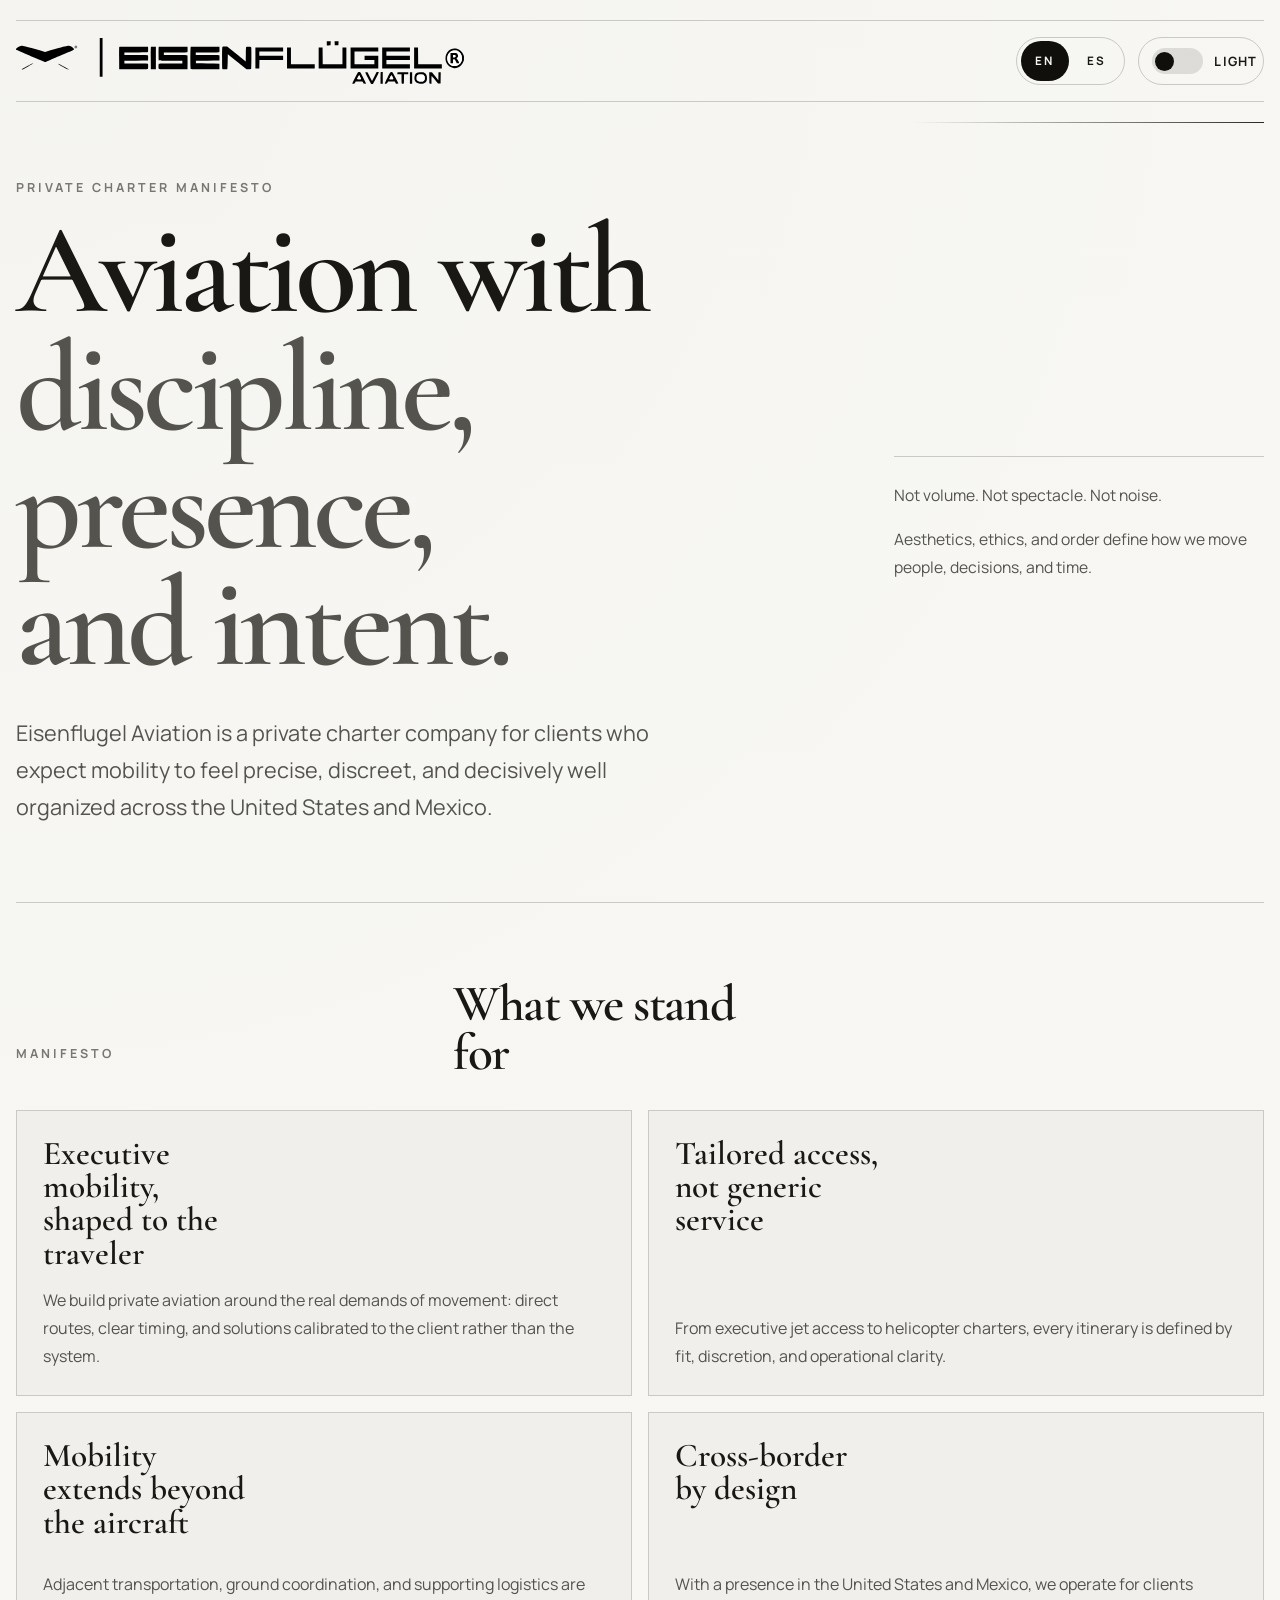
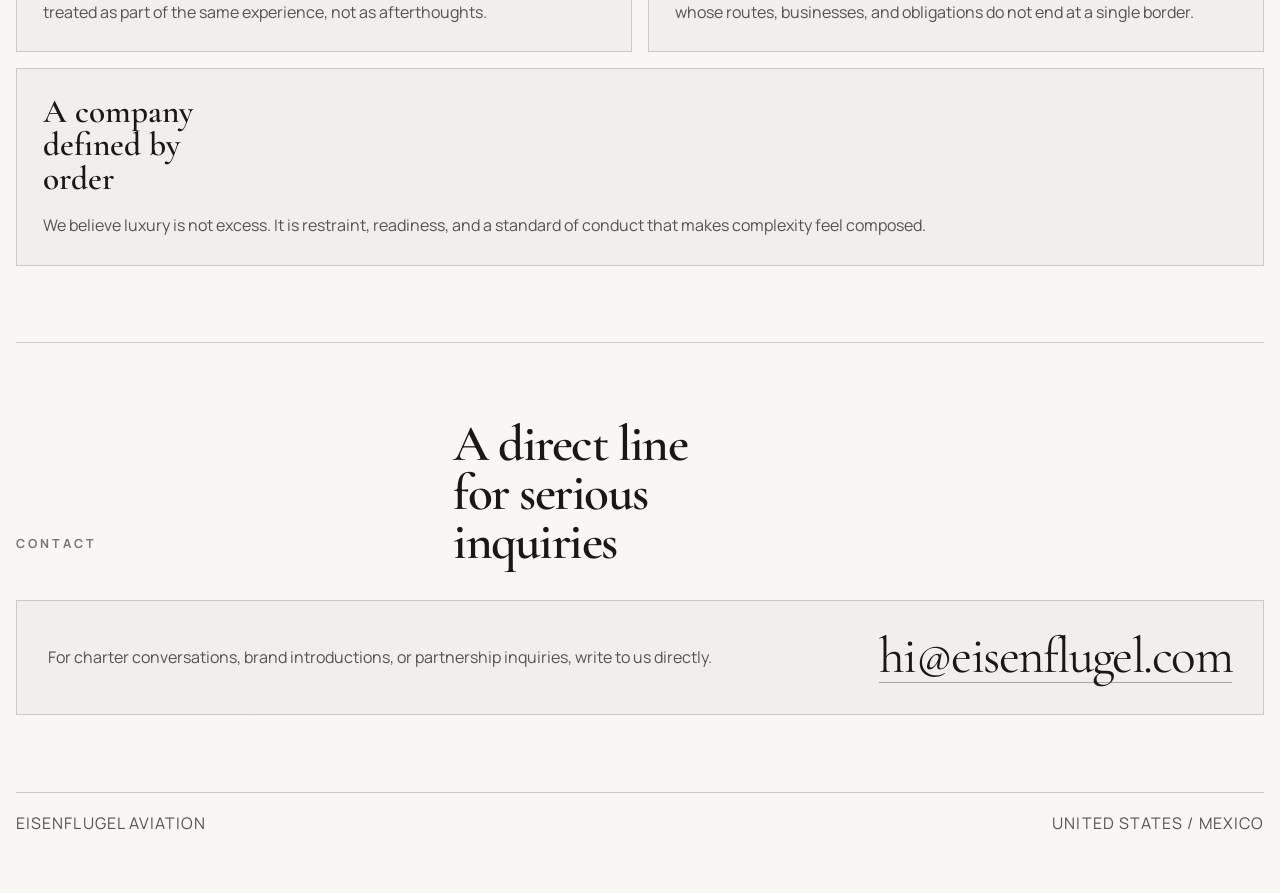
==== index.html @ af42537b "Initial launch" ====
<!doctype html>
<html lang="en">
  <head>
    <meta charset="utf-8">
    <meta name="viewport" content="width=device-width, initial-scale=1">
    <title>Eisenflugel Aviation</title>
    <meta
      name="description"
      content="Eisenflugel Aviation is a private charter and executive mobility company serving the United States and Mexico."
    >
    <link rel="preconnect" href="https://fonts.googleapis.com">
    <link rel="preconnect" href="https://fonts.gstatic.com" crossorigin>
    <link
      href="https://fonts.googleapis.com/css2?family=Manrope:wght@400;500;600;700;800&family=Cormorant+Garamond:wght@500;600;700&display=swap"
      rel="stylesheet"
    >
    <link rel="stylesheet" href="assets/site.css">
    <script src="assets/site.js" defer></script>
  </head>
  <body data-locale="en">
    <a class="skip-link" href="#main">Skip to content</a>
    <div class="site-shell">
      <header class="site-header">
        <a class="brand" href="./" aria-label="Eisenflugel Aviation home">
          <img src="brand/logo.svg" alt="Eisenflugel Aviation">
        </a>

        <div class="header-controls" aria-label="Site controls">
          <nav class="locale-switch" aria-label="Language">
            <a class="locale-link is-current" href="./" lang="en" aria-current="page">EN</a>
            <a class="locale-link" href="es/" lang="es">ES</a>
          </nav>

          <button
            class="theme-toggle"
            type="button"
            data-theme-toggle
            aria-label="Switch color theme"
            aria-pressed="false"
          >
            <span class="theme-toggle-track" aria-hidden="true">
              <span class="theme-toggle-thumb"></span>
            </span>
            <span class="theme-toggle-label" data-theme-label>Light</span>
          </button>
        </div>
      </header>

      <main id="main">
        <section class="hero reveal">
          <p class="eyebrow">Private charter manifesto</p>
          <div class="hero-grid">
            <div class="hero-copy">
              <h1>
                Aviation with
                <span>discipline, presence, and intent.</span>
              </h1>
              <p class="hero-lede">
                Eisenflugel Aviation is a private charter company for clients who expect mobility to
                feel precise, discreet, and decisively well organized across the United States and Mexico.
              </p>
            </div>

            <aside class="hero-aside" aria-label="Brand principles">
              <p>Not volume. Not spectacle. Not noise.</p>
              <p>
                Aesthetics, ethics, and order define how we move people, decisions, and time.
              </p>
            </aside>
          </div>
        </section>

        <section class="manifesto reveal" aria-labelledby="manifesto-title">
          <div class="section-heading">
            <p class="section-kicker">Manifesto</p>
            <h2 id="manifesto-title">What we stand for</h2>
          </div>

          <div class="manifesto-grid">
            <article class="manifesto-item">
              <h3>Executive mobility, shaped to the traveler</h3>
              <p>
                We build private aviation around the real demands of movement: direct routes, clear
                timing, and solutions calibrated to the client rather than the system.
              </p>
            </article>

            <article class="manifesto-item">
              <h3>Tailored access, not generic service</h3>
              <p>
                From executive jet access to helicopter charters, every itinerary is defined by fit,
                discretion, and operational clarity.
              </p>
            </article>

            <article class="manifesto-item">
              <h3>Mobility extends beyond the aircraft</h3>
              <p>
                Adjacent transportation, ground coordination, and supporting logistics are treated as
                part of the same experience, not as afterthoughts.
              </p>
            </article>

            <article class="manifesto-item">
              <h3>Cross-border by design</h3>
              <p>
                With a presence in the United States and Mexico, we operate for clients whose routes,
                businesses, and obligations do not end at a single border.
              </p>
            </article>

            <article class="manifesto-item manifesto-item-wide">
              <h3>A company defined by order</h3>
              <p>
                We believe luxury is not excess. It is restraint, readiness, and a standard of conduct
                that makes complexity feel composed.
              </p>
            </article>
          </div>
        </section>

        <section class="contact reveal" aria-labelledby="contact-title">
          <div class="section-heading">
            <p class="section-kicker">Contact</p>
            <h2 id="contact-title">A direct line for serious inquiries</h2>
          </div>

          <div class="contact-panel">
            <p>
              For charter conversations, brand introductions, or partnership inquiries, write to us
              directly.
            </p>
            <a class="contact-link" href="mailto:hi@eisenflugel.com">hi@eisenflugel.com</a>
          </div>
        </section>
      </main>

      <footer class="site-footer">
        <p>Eisenflugel Aviation</p>
        <p>United States / Mexico</p>
      </footer>
    </div>
  </body>
</html>
---- assets/site.css ----
:root {
  color-scheme: light;
  --font-display: "Cormorant Garamond", "Times New Roman", serif;
  --font-body: "Manrope", "Helvetica Neue", sans-serif;
  --bg: oklch(0.975 0.004 95);
  --bg-elevated: oklch(0.955 0.005 95);
  --bg-strong: oklch(0.17 0.01 95);
  --surface-line: oklch(0.835 0.006 95);
  --surface-line-strong: oklch(0.28 0.008 95);
  --text: oklch(0.21 0.008 95);
  --text-muted: oklch(0.44 0.008 95);
  --text-soft: oklch(0.57 0.008 95);
  --inverse: oklch(0.97 0.004 95);
  --hero-glow: radial-gradient(circle at top left, oklch(0.88 0.015 95 / 0.85), transparent 48%);
  --transition-slow: 480ms cubic-bezier(0.19, 1, 0.22, 1);
  --transition-fast: 220ms ease;
}

@media (prefers-color-scheme: dark) {
  :root {
    color-scheme: dark;
    --bg: oklch(0.16 0.008 95);
    --bg-elevated: oklch(0.2 0.008 95);
    --bg-strong: oklch(0.94 0.004 95);
    --surface-line: oklch(0.31 0.008 95);
    --surface-line-strong: oklch(0.78 0.008 95);
    --text: oklch(0.92 0.004 95);
    --text-muted: oklch(0.73 0.006 95);
    --text-soft: oklch(0.6 0.006 95);
    --inverse: oklch(0.16 0.008 95);
    --hero-glow: radial-gradient(circle at top left, oklch(0.3 0.012 95 / 0.65), transparent 45%);
  }
}

:root[data-theme="light"] {
  color-scheme: light;
  --bg: oklch(0.975 0.004 95);
  --bg-elevated: oklch(0.955 0.005 95);
  --bg-strong: oklch(0.17 0.01 95);
  --surface-line: oklch(0.835 0.006 95);
  --surface-line-strong: oklch(0.28 0.008 95);
  --text: oklch(0.21 0.008 95);
  --text-muted: oklch(0.44 0.008 95);
  --text-soft: oklch(0.57 0.008 95);
  --inverse: oklch(0.97 0.004 95);
  --hero-glow: radial-gradient(circle at top left, oklch(0.88 0.015 95 / 0.85), transparent 48%);
}

:root[data-theme="dark"] {
  color-scheme: dark;
  --bg: oklch(0.16 0.008 95);
  --bg-elevated: oklch(0.2 0.008 95);
  --bg-strong: oklch(0.94 0.004 95);
  --surface-line: oklch(0.31 0.008 95);
  --surface-line-strong: oklch(0.78 0.008 95);
  --text: oklch(0.92 0.004 95);
  --text-muted: oklch(0.73 0.006 95);
  --text-soft: oklch(0.6 0.006 95);
  --inverse: oklch(0.16 0.008 95);
  --hero-glow: radial-gradient(circle at top left, oklch(0.3 0.012 95 / 0.65), transparent 45%);
}

* {
  box-sizing: border-box;
}

html {
  scroll-behavior: smooth;
}

body {
  margin: 0;
  min-height: 100vh;
  font-family: var(--font-body);
  background:
    linear-gradient(180deg, color-mix(in oklch, var(--bg), transparent 12%), var(--bg)),
    var(--hero-glow);
  background-color: var(--bg);
  color: var(--text);
  transition:
    background-color var(--transition-slow),
    color var(--transition-fast);
}

img {
  display: block;
  max-width: 100%;
}

a {
  color: inherit;
}

button {
  font: inherit;
}

.skip-link {
  position: absolute;
  left: 1rem;
  top: -3rem;
  z-index: 20;
  padding: 0.75rem 1rem;
  background: var(--bg-strong);
  color: var(--inverse);
  text-decoration: none;
  transition: top var(--transition-fast);
}

.skip-link:focus-visible {
  top: 1rem;
}

.site-shell {
  width: min(100% - 2rem, 78rem);
  margin: 0 auto;
  padding: 1.25rem 0 2.5rem;
}

.site-header,
.site-footer,
.hero,
.manifesto,
.contact {
  border-top: 1px solid var(--surface-line);
}

.site-header,
.site-footer {
  display: flex;
  align-items: center;
  justify-content: space-between;
  gap: 1rem;
  padding: 1rem 0;
}

.site-header {
  min-height: 5rem;
}

.brand {
  display: inline-flex;
  max-width: min(28rem, 58vw);
}

.brand img {
  width: 100%;
  height: auto;
  transition: filter var(--transition-fast);
}

:root[data-theme="dark"] .brand img {
  filter: invert(1) brightness(1.08);
}

.header-controls {
  display: flex;
  align-items: center;
  gap: 0.8rem;
}

.locale-switch {
  display: inline-flex;
  align-items: center;
  gap: 0.25rem;
  padding: 0.2rem;
  border: 1px solid var(--surface-line);
  border-radius: 999px;
}

.locale-link,
.theme-toggle {
  position: relative;
  overflow: hidden;
}

.locale-link {
  display: inline-flex;
  align-items: center;
  justify-content: center;
  min-width: 3rem;
  min-height: 2.5rem;
  padding: 0 0.85rem;
  border-radius: 999px;
  text-decoration: none;
  letter-spacing: 0.16em;
  font-size: 0.73rem;
  font-weight: 700;
}

.locale-link.is-current {
  background: var(--bg-strong);
  color: var(--inverse);
}

.theme-toggle {
  display: inline-flex;
  align-items: center;
  gap: 0.7rem;
  min-height: 3rem;
  padding: 0.2rem 0.4rem 0.2rem 0.85rem;
  border: 1px solid var(--surface-line);
  border-radius: 999px;
  background: transparent;
  color: var(--text);
  cursor: pointer;
}

.theme-toggle-track {
  display: inline-flex;
  align-items: center;
  width: 3.2rem;
  padding: 0.2rem;
  border-radius: 999px;
  background: color-mix(in oklch, var(--text), transparent 88%);
}

.theme-toggle-thumb {
  width: 1.2rem;
  height: 1.2rem;
  border-radius: 50%;
  background: var(--bg-strong);
  transform: translateX(0);
  transition:
    transform var(--transition-fast),
    background-color var(--transition-fast);
}

:root[data-theme="dark"] .theme-toggle-thumb {
  transform: translateX(1.45rem);
}

.theme-toggle-label {
  font-size: 0.8rem;
  font-weight: 700;
  letter-spacing: 0.08em;
  text-transform: uppercase;
}

.hero,
.manifesto,
.contact {
  padding: clamp(2rem, 6vw, 5rem) 0;
}

.hero {
  position: relative;
  min-height: min(78vh, 52rem);
  display: grid;
  align-items: end;
}

.hero::after {
  content: "";
  position: absolute;
  inset: 1.25rem 0 auto auto;
  width: min(22rem, 45vw);
  height: 1px;
  background: linear-gradient(90deg, transparent, var(--surface-line-strong));
}

.eyebrow,
.section-kicker {
  margin: 0 0 1rem;
  color: var(--text-soft);
  font-size: 0.78rem;
  font-weight: 700;
  letter-spacing: 0.24em;
  text-transform: uppercase;
}

.hero-grid {
  display: grid;
  grid-template-columns: minmax(0, 2.2fr) minmax(16rem, 1fr);
  gap: clamp(2rem, 5vw, 6rem);
  align-items: end;
}

.hero-copy h1 {
  margin: 0;
  max-width: 12ch;
  font-family: var(--font-display);
  font-size: clamp(3.8rem, 10vw, 8.5rem);
  line-height: 0.92;
  font-weight: 600;
  letter-spacing: -0.04em;
  text-wrap: balance;
}

.hero-copy h1 span {
  display: block;
  color: var(--text-muted);
}

.hero-lede {
  margin: 2rem 0 0;
  max-width: 42rem;
  color: var(--text-muted);
  font-size: clamp(1.05rem, 2vw, 1.35rem);
  line-height: 1.7;
}

.hero-aside {
  padding: 1.5rem 0 0;
  border-top: 1px solid var(--surface-line);
  color: var(--text-muted);
  align-self: center;
}

.hero-aside p {
  margin: 0;
  font-size: 0.98rem;
  line-height: 1.8;
}

.hero-aside p + p {
  margin-top: 1rem;
}

.section-heading {
  display: grid;
  grid-template-columns: minmax(0, 1fr) minmax(0, 2fr);
  gap: 2rem;
  align-items: end;
  margin-bottom: 2rem;
}

.section-heading h2 {
  margin: 0;
  max-width: 12ch;
  font-family: var(--font-display);
  font-size: clamp(2.1rem, 4vw, 4rem);
  line-height: 0.96;
  font-weight: 600;
  letter-spacing: -0.03em;
}

.manifesto-grid {
  display: grid;
  grid-template-columns: repeat(2, minmax(0, 1fr));
  gap: 1rem;
}

.manifesto-item,
.contact-panel {
  background: color-mix(in oklch, var(--bg-elevated), transparent 6%);
  border: 1px solid var(--surface-line);
}

.manifesto-item {
  min-height: 15rem;
  padding: clamp(1.35rem, 2vw, 2rem);
  display: flex;
  flex-direction: column;
  justify-content: space-between;
}

.manifesto-item h3 {
  margin: 0 0 1rem;
  max-width: 13ch;
  font-family: var(--font-display);
  font-size: clamp(1.6rem, 2.6vw, 2.4rem);
  line-height: 1;
  font-weight: 600;
}

.manifesto-item p,
.contact-panel p,
.site-footer p {
  margin: 0;
  color: var(--text-muted);
  font-size: 1rem;
  line-height: 1.75;
}

.manifesto-item-wide {
  grid-column: span 2;
  min-height: 11rem;
}

.contact-panel {
  display: grid;
  grid-template-columns: minmax(0, 1.3fr) auto;
  gap: 1.5rem;
  align-items: center;
  padding: clamp(1.5rem, 2.4vw, 2.25rem);
}

.contact-link {
  justify-self: start;
  font-family: var(--font-display);
  font-size: clamp(1.9rem, 4vw, 3.3rem);
  line-height: 1;
  text-decoration: none;
  letter-spacing: -0.03em;
  border-bottom: 1px solid color-mix(in oklch, var(--text), transparent 65%);
}

.site-footer {
  color: var(--text-soft);
  font-size: 0.84rem;
  letter-spacing: 0.08em;
  text-transform: uppercase;
}

.reveal {
  opacity: 1;
  transform: translateY(0);
}

.enhanced-motion .reveal {
  opacity: 0;
  transform: translateY(1rem);
  transition:
    opacity 680ms cubic-bezier(0.19, 1, 0.22, 1),
    transform 680ms cubic-bezier(0.19, 1, 0.22, 1);
}

.enhanced-motion .reveal.is-visible {
  opacity: 1;
  transform: translateY(0);
}

.locale-link:hover,
.locale-link:focus-visible,
.theme-toggle:hover,
.theme-toggle:focus-visible,
.contact-link:hover,
.contact-link:focus-visible {
  outline: none;
  box-shadow: 0 0 0 1px var(--surface-line-strong) inset;
}

:focus-visible {
  outline: 2px solid var(--surface-line-strong);
  outline-offset: 4px;
}

@media (max-width: 54rem) {
  .site-shell {
    width: min(100% - 1.25rem, 78rem);
    padding-top: 0.75rem;
  }

  .site-header,
  .site-footer,
  .section-heading,
  .hero-grid,
  .contact-panel {
    grid-template-columns: 1fr;
  }

  .site-header,
  .site-footer,
  .header-controls {
    flex-direction: column;
    align-items: flex-start;
  }

  .hero {
    min-height: auto;
  }

  .hero-copy h1,
  .section-heading h2,
  .manifesto-item h3 {
    max-width: none;
  }

  .manifesto-grid {
    grid-template-columns: 1fr;
  }

  .manifesto-item-wide {
    grid-column: auto;
  }
}

@media (prefers-reduced-motion: reduce) {
  html {
    scroll-behavior: auto;
  }

  *,
  *::before,
  *::after {
    animation: none !important;
    transition: none !important;
  }
}
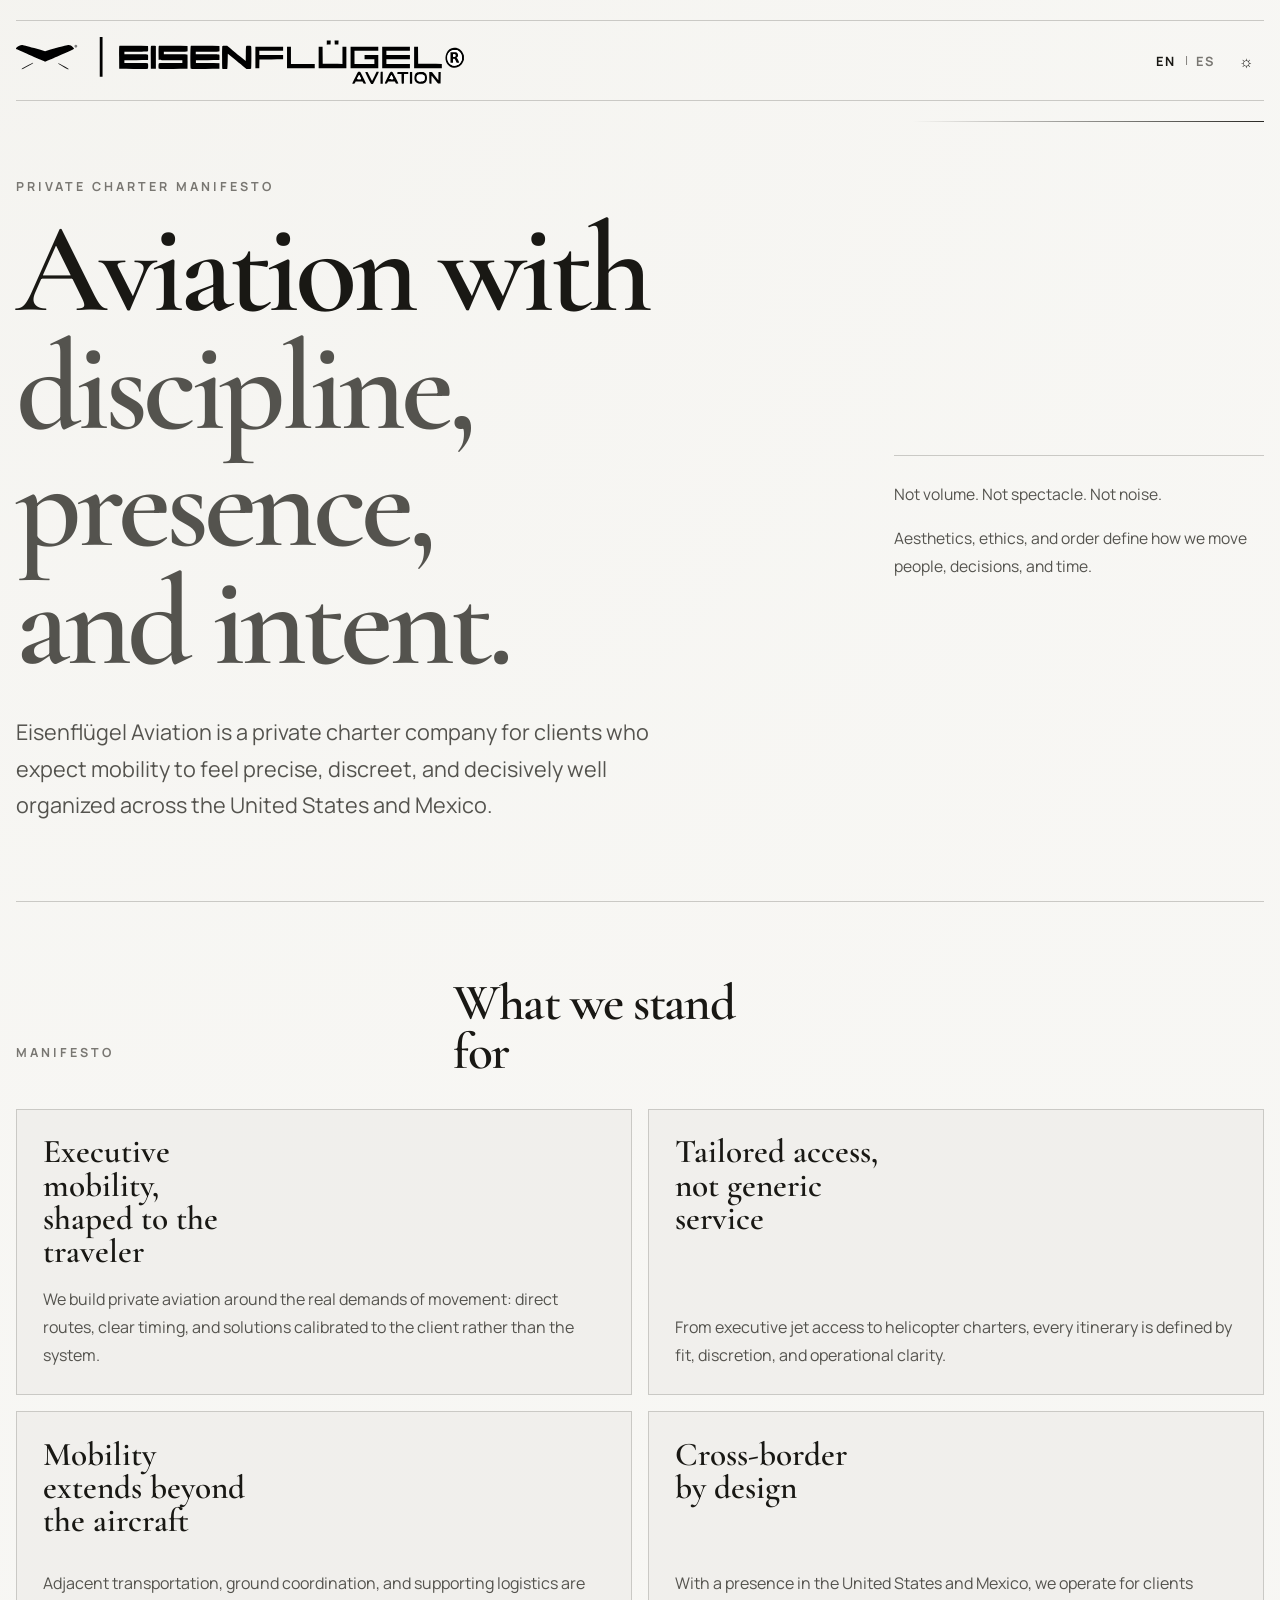
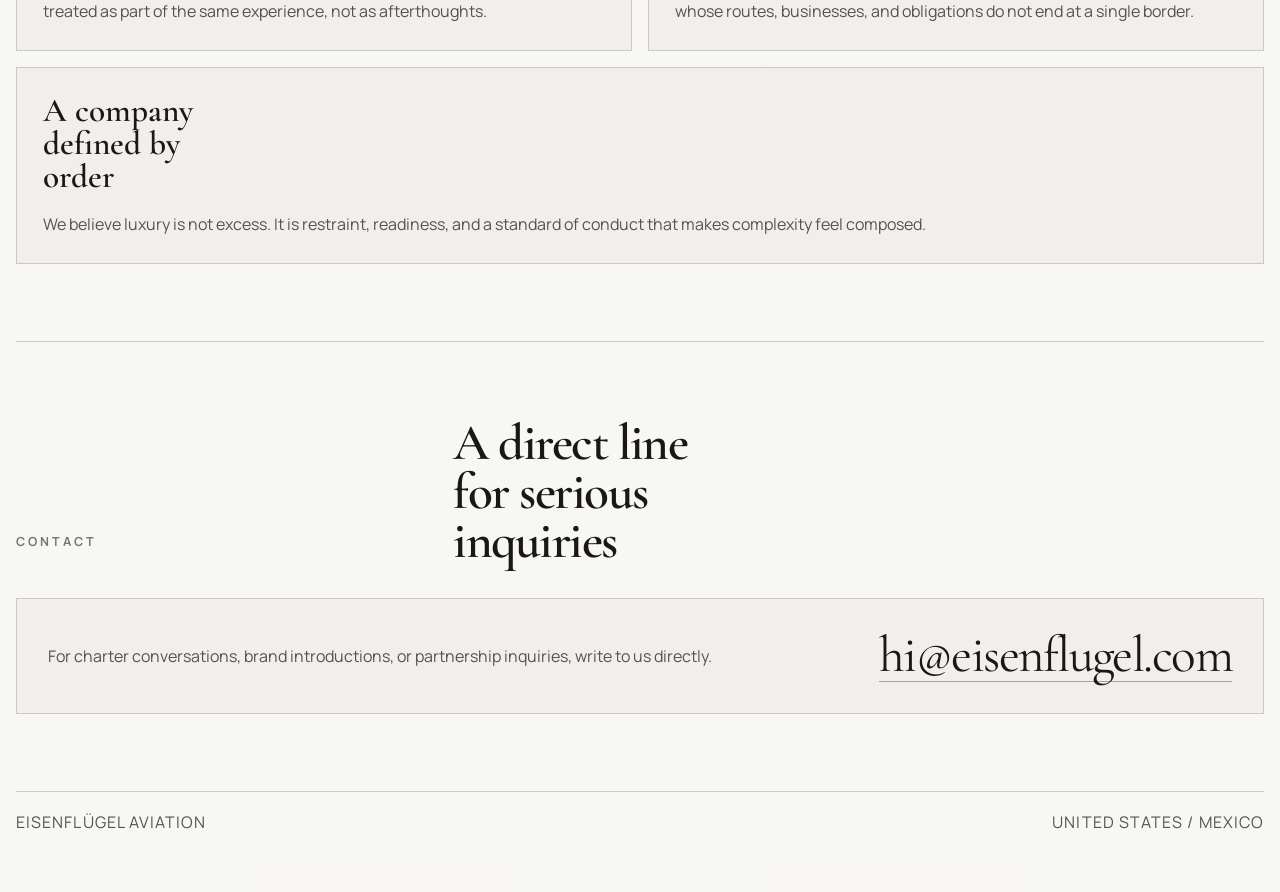
==== commit 4f4c3420: "Replace language selector with text" ====
--- a/index.html
+++ b/index.html
@@ -3,11 +3,15 @@
   <head>
     <meta charset="utf-8">
     <meta name="viewport" content="width=device-width, initial-scale=1">
-    <title>Eisenflugel Aviation</title>
+    <title>Eisenflügel Aviation</title>
     <meta
       name="description"
-      content="Eisenflugel Aviation is a private charter and executive mobility company serving the United States and Mexico."
+      content="Eisenflügel Aviation is a private charter and executive mobility company serving the United States and Mexico."
     >
+    <link rel="icon" href="favicon.svg" type="image/svg+xml">
+    <link rel="icon" href="favicon.ico" sizes="any">
+    <link rel="apple-touch-icon" href="apple-touch-icon.png">
+    <link rel="manifest" href="site.webmanifest">
     <link rel="preconnect" href="https://fonts.googleapis.com">
     <link rel="preconnect" href="https://fonts.gstatic.com" crossorigin>
     <link
@@ -21,13 +25,14 @@
     <a class="skip-link" href="#main">Skip to content</a>
     <div class="site-shell">
       <header class="site-header">
-        <a class="brand" href="./" aria-label="Eisenflugel Aviation home">
-          <img src="brand/logo.svg" alt="Eisenflugel Aviation">
+        <a class="brand" href="./" aria-label="Eisenflügel Aviation home">
+          <img src="brand/logo.svg" alt="Eisenflügel Aviation">
         </a>
 
         <div class="header-controls" aria-label="Site controls">
           <nav class="locale-switch" aria-label="Language">
             <a class="locale-link is-current" href="./" lang="en" aria-current="page">EN</a>
+            <span class="locale-separator" aria-hidden="true">|</span>
             <a class="locale-link" href="es/" lang="es">ES</a>
           </nav>
 
@@ -38,10 +43,8 @@
             aria-label="Switch color theme"
             aria-pressed="false"
           >
-            <span class="theme-toggle-track" aria-hidden="true">
-              <span class="theme-toggle-thumb"></span>
-            </span>
-            <span class="theme-toggle-label" data-theme-label>Light</span>
+            <span class="theme-toggle-icon" data-theme-icon aria-hidden="true">☼</span>
+            <span class="sr-only" data-theme-label>Light</span>
           </button>
         </div>
       </header>
@@ -56,7 +59,7 @@
                 <span>discipline, presence, and intent.</span>
               </h1>
               <p class="hero-lede">
-                Eisenflugel Aviation is a private charter company for clients who expect mobility to
+                Eisenflügel Aviation is a private charter company for clients who expect mobility to
                 feel precise, discreet, and decisively well organized across the United States and Mexico.
               </p>
             </div>
@@ -136,7 +139,7 @@
       </main>
 
       <footer class="site-footer">
-        <p>Eisenflugel Aviation</p>
+        <p>Eisenflügel Aviation</p>
         <p>United States / Mexico</p>
       </footer>
     </div>
--- a/assets/site.css
+++ b/assets/site.css
@@ -162,10 +162,7 @@
 .locale-switch {
   display: inline-flex;
   align-items: center;
-  gap: 0.25rem;
-  padding: 0.2rem;
-  border: 1px solid var(--surface-line);
-  border-radius: 999px;
+  gap: 0.5rem;
 }
 
 .locale-link,
@@ -178,63 +175,56 @@
   display: inline-flex;
   align-items: center;
   justify-content: center;
-  min-width: 3rem;
-  min-height: 2.5rem;
-  padding: 0 0.85rem;
-  border-radius: 999px;
   text-decoration: none;
-  letter-spacing: 0.16em;
-  font-size: 0.73rem;
+  letter-spacing: 0.18em;
+  font-size: 0.8rem;
   font-weight: 700;
+  color: var(--text-soft);
 }
 
 .locale-link.is-current {
-  background: var(--bg-strong);
-  color: var(--inverse);
+  color: var(--text);
 }
 
 .theme-toggle {
   display: inline-flex;
   align-items: center;
-  gap: 0.7rem;
-  min-height: 3rem;
-  padding: 0.2rem 0.4rem 0.2rem 0.85rem;
-  border: 1px solid var(--surface-line);
-  border-radius: 999px;
+  justify-content: center;
+  width: 2.25rem;
+  height: 2.25rem;
+  padding: 0;
+  border: none;
+  border-radius: 50%;
   background: transparent;
   color: var(--text);
   cursor: pointer;
 }
 
-.theme-toggle-track {
+.theme-toggle-icon {
   display: inline-flex;
   align-items: center;
-  width: 3.2rem;
-  padding: 0.2rem;
-  border-radius: 999px;
-  background: color-mix(in oklch, var(--text), transparent 88%);
-}
-
-.theme-toggle-thumb {
-  width: 1.2rem;
-  height: 1.2rem;
-  border-radius: 50%;
-  background: var(--bg-strong);
-  transform: translateX(0);
-  transition:
-    transform var(--transition-fast),
-    background-color var(--transition-fast);
-}
-
-:root[data-theme="dark"] .theme-toggle-thumb {
-  transform: translateX(1.45rem);
-}
-
-.theme-toggle-label {
-  font-size: 0.8rem;
-  font-weight: 700;
-  letter-spacing: 0.08em;
-  text-transform: uppercase;
+  justify-content: center;
+  width: 100%;
+  height: 100%;
+  font-size: 1rem;
+  line-height: 1;
+}
+
+.locale-separator {
+  color: var(--text-soft);
+  font-size: 0.78rem;
+}
+
+.sr-only {
+  position: absolute;
+  width: 1px;
+  height: 1px;
+  padding: 0;
+  margin: -1px;
+  overflow: hidden;
+  clip: rect(0, 0, 0, 0);
+  white-space: nowrap;
+  border: 0;
 }
 
 .hero,
@@ -442,7 +432,6 @@
     padding-top: 0.75rem;
   }
 
-  .site-header,
   .site-footer,
   .section-heading,
   .hero-grid,
@@ -450,11 +439,39 @@
     grid-template-columns: 1fr;
   }
 
-  .site-header,
-  .site-footer,
-  .header-controls {
+  .site-footer {
     flex-direction: column;
     align-items: flex-start;
+  }
+
+  .site-header {
+    align-items: flex-start;
+  }
+
+  .brand {
+    max-width: min(14rem, 48vw);
+    min-width: 0;
+    flex: 1 1 auto;
+  }
+
+  .header-controls {
+    margin-left: auto;
+    flex: 0 0 auto;
+    gap: 0.35rem;
+  }
+
+  .locale-link {
+    font-size: 0.7rem;
+    letter-spacing: 0.14em;
+  }
+
+  .theme-toggle {
+    width: 1.95rem;
+    height: 1.95rem;
+  }
+
+  .theme-toggle-icon {
+    font-size: 0.92rem;
   }
 
   .hero {
@@ -473,6 +490,29 @@
 
   .manifesto-item-wide {
     grid-column: auto;
+  }
+}
+
+@media (max-width: 32rem) {
+  .site-header {
+    gap: 0.75rem;
+  }
+
+  .brand {
+    max-width: min(12rem, 44vw);
+  }
+
+  .header-controls {
+    gap: 0.35rem;
+  }
+
+  .locale-link {
+    font-size: 0.66rem;
+  }
+
+  .theme-toggle {
+    width: 1.85rem;
+    height: 1.85rem;
   }
 }
 
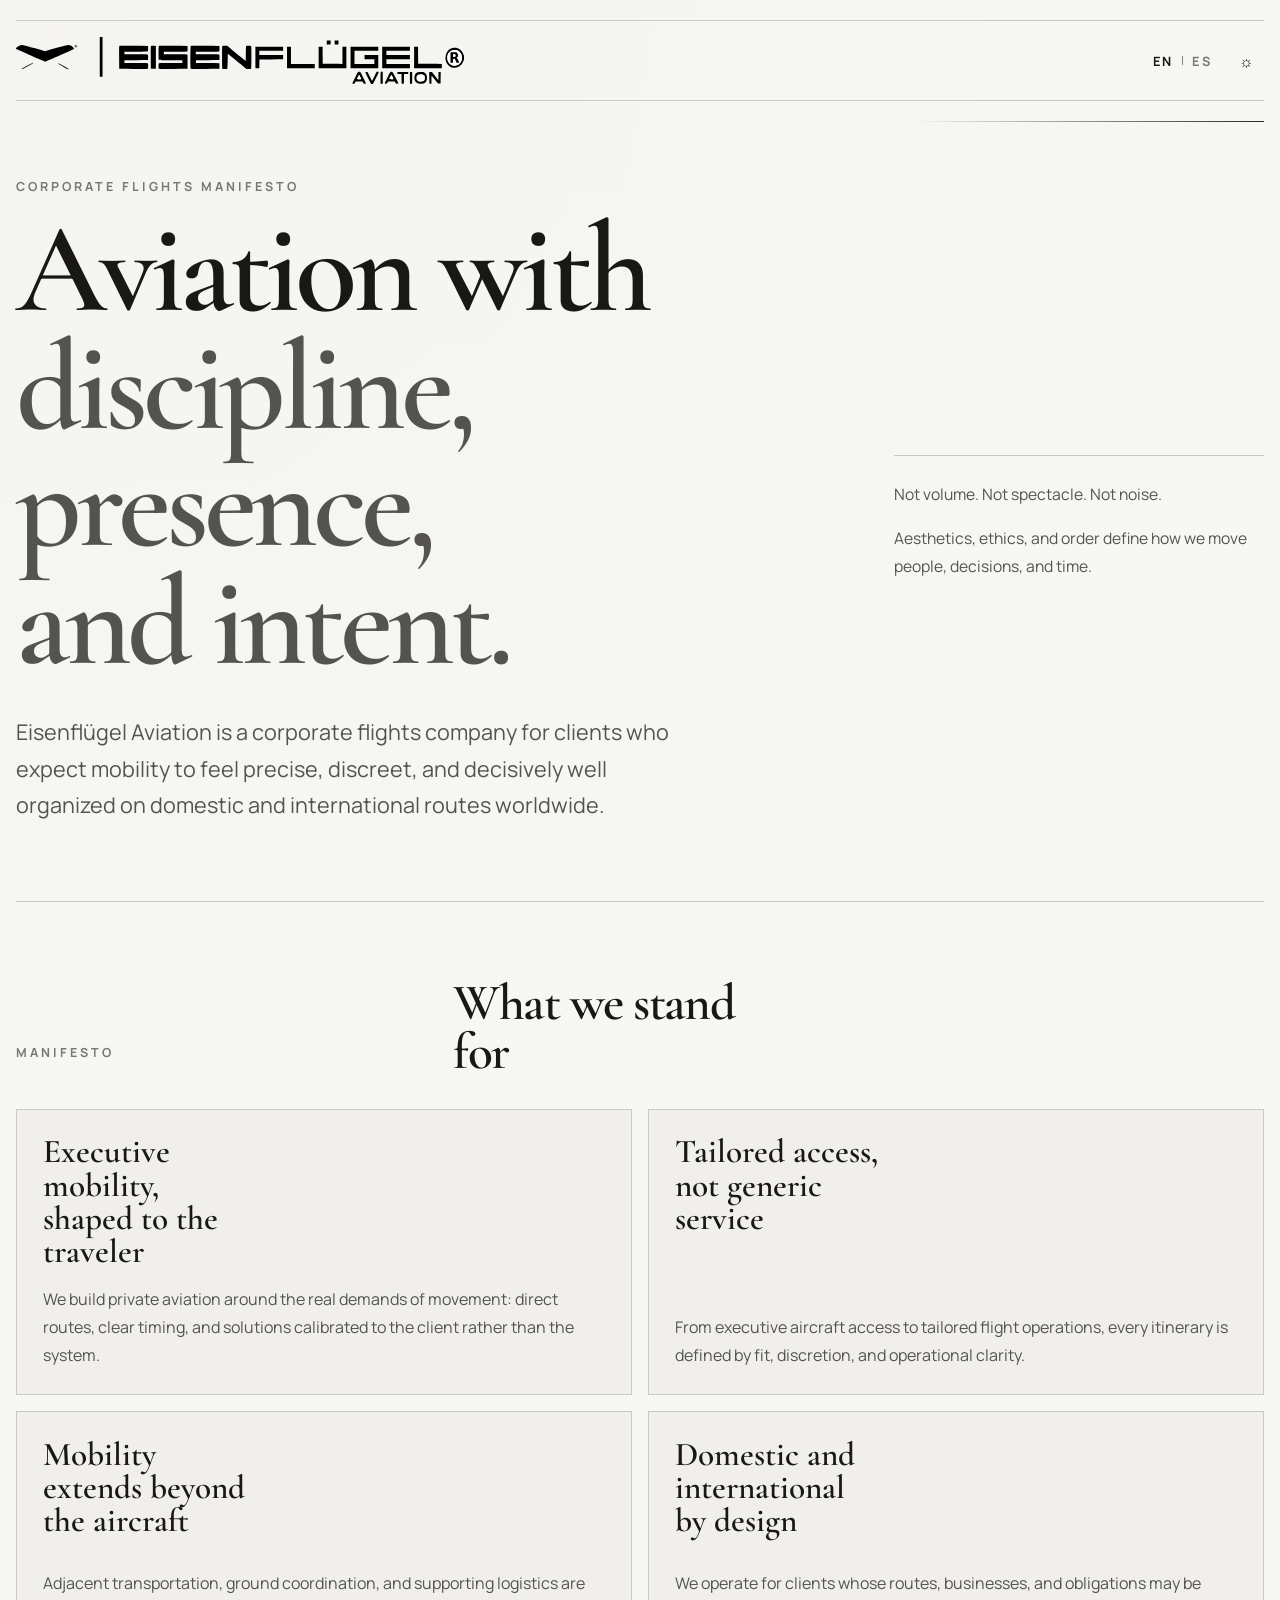
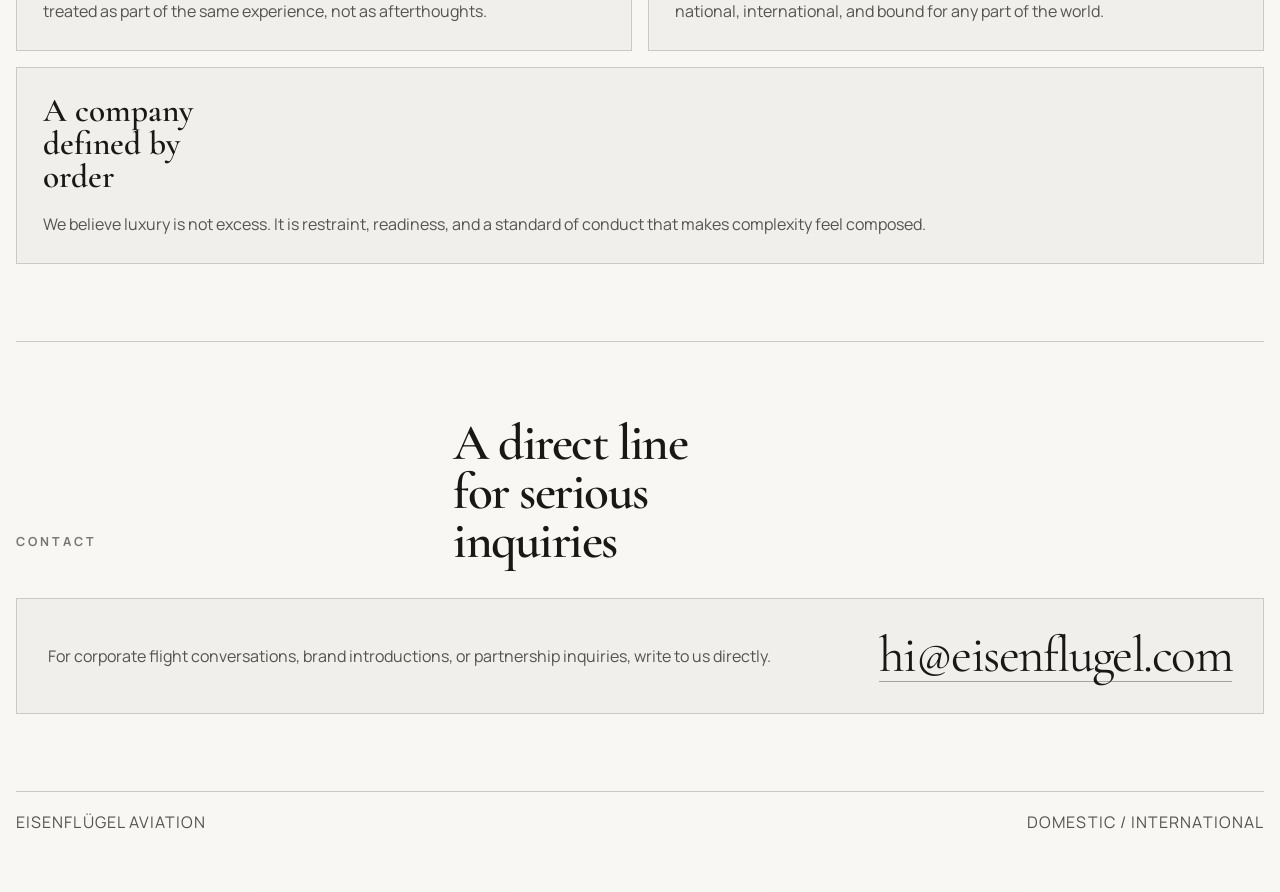
==== commit 1e14cb54: "Make the manifesto clearer on international flights" ====
--- a/index.html
+++ b/index.html
@@ -6,7 +6,7 @@
     <title>Eisenflügel Aviation</title>
     <meta
       name="description"
-      content="Eisenflügel Aviation is a private charter and executive mobility company serving the United States and Mexico."
+      content="Eisenflügel Aviation is a corporate flights and executive mobility company operating nationally and internationally worldwide."
     >
     <link rel="icon" href="favicon.svg" type="image/svg+xml">
     <link rel="icon" href="favicon.ico" sizes="any">
@@ -51,7 +51,7 @@
 
       <main id="main">
         <section class="hero reveal">
-          <p class="eyebrow">Private charter manifesto</p>
+          <p class="eyebrow">Corporate flights manifesto</p>
           <div class="hero-grid">
             <div class="hero-copy">
               <h1>
@@ -59,8 +59,8 @@
                 <span>discipline, presence, and intent.</span>
               </h1>
               <p class="hero-lede">
-                Eisenflügel Aviation is a private charter company for clients who expect mobility to
-                feel precise, discreet, and decisively well organized across the United States and Mexico.
+                Eisenflügel Aviation is a corporate flights company for clients who expect mobility to
+                feel precise, discreet, and decisively well organized on domestic and international routes worldwide.
               </p>
             </div>
 
@@ -91,7 +91,7 @@
             <article class="manifesto-item">
               <h3>Tailored access, not generic service</h3>
               <p>
-                From executive jet access to helicopter charters, every itinerary is defined by fit,
+                From executive aircraft access to tailored flight operations, every itinerary is defined by fit,
                 discretion, and operational clarity.
               </p>
             </article>
@@ -105,10 +105,10 @@
             </article>
 
             <article class="manifesto-item">
-              <h3>Cross-border by design</h3>
+              <h3>Domestic and international by design</h3>
               <p>
-                With a presence in the United States and Mexico, we operate for clients whose routes,
-                businesses, and obligations do not end at a single border.
+                We operate for clients whose routes, businesses, and obligations may be national,
+                international, and bound for any part of the world.
               </p>
             </article>
 
@@ -130,7 +130,7 @@
 
           <div class="contact-panel">
             <p>
-              For charter conversations, brand introductions, or partnership inquiries, write to us
+              For corporate flight conversations, brand introductions, or partnership inquiries, write to us
               directly.
             </p>
             <a class="contact-link" href="mailto:hi@eisenflugel.com">hi@eisenflugel.com</a>
@@ -140,7 +140,7 @@
 
       <footer class="site-footer">
         <p>Eisenflügel Aviation</p>
-        <p>United States / Mexico</p>
+        <p>Domestic / International</p>
       </footer>
     </div>
   </body>
--- a/assets/site.css
+++ b/assets/site.css
@@ -130,6 +130,7 @@
   display: flex;
   align-items: center;
   justify-content: space-between;
+  flex-wrap: nowrap;
   gap: 1rem;
   padding: 1rem 0;
 }
@@ -156,7 +157,8 @@
 .header-controls {
   display: flex;
   align-items: center;
-  gap: 0.8rem;
+  gap: 1rem;
+  white-space: nowrap;
 }
 
 .locale-switch {
@@ -411,14 +413,24 @@
   transform: translateY(0);
 }
 
-.locale-link:hover,
-.locale-link:focus-visible,
-.theme-toggle:hover,
-.theme-toggle:focus-visible,
 .contact-link:hover,
 .contact-link:focus-visible {
   outline: none;
   box-shadow: 0 0 0 1px var(--surface-line-strong) inset;
+}
+
+.locale-link:hover,
+.locale-link:focus-visible,
+.theme-toggle:hover,
+.theme-toggle:focus-visible {
+  outline: none;
+  box-shadow: none;
+  opacity: 0.68;
+}
+
+.locale-link:focus-visible,
+.theme-toggle:focus-visible {
+  outline: none;
 }
 
 :focus-visible {
@@ -445,11 +457,12 @@
   }
 
   .site-header {
-    align-items: flex-start;
+    align-items: center;
+    gap: 0.6rem;
   }
 
   .brand {
-    max-width: min(14rem, 48vw);
+    max-width: min(11.5rem, 46vw);
     min-width: 0;
     flex: 1 1 auto;
   }
@@ -457,7 +470,7 @@
   .header-controls {
     margin-left: auto;
     flex: 0 0 auto;
-    gap: 0.35rem;
+    gap: 0.45rem;
   }
 
   .locale-link {
@@ -495,15 +508,15 @@
 
 @media (max-width: 32rem) {
   .site-header {
-    gap: 0.75rem;
+    gap: 0.45rem;
   }
 
   .brand {
-    max-width: min(12rem, 44vw);
+    max-width: min(10.25rem, 42vw);
   }
 
   .header-controls {
-    gap: 0.35rem;
+    gap: 0.4rem;
   }
 
   .locale-link {
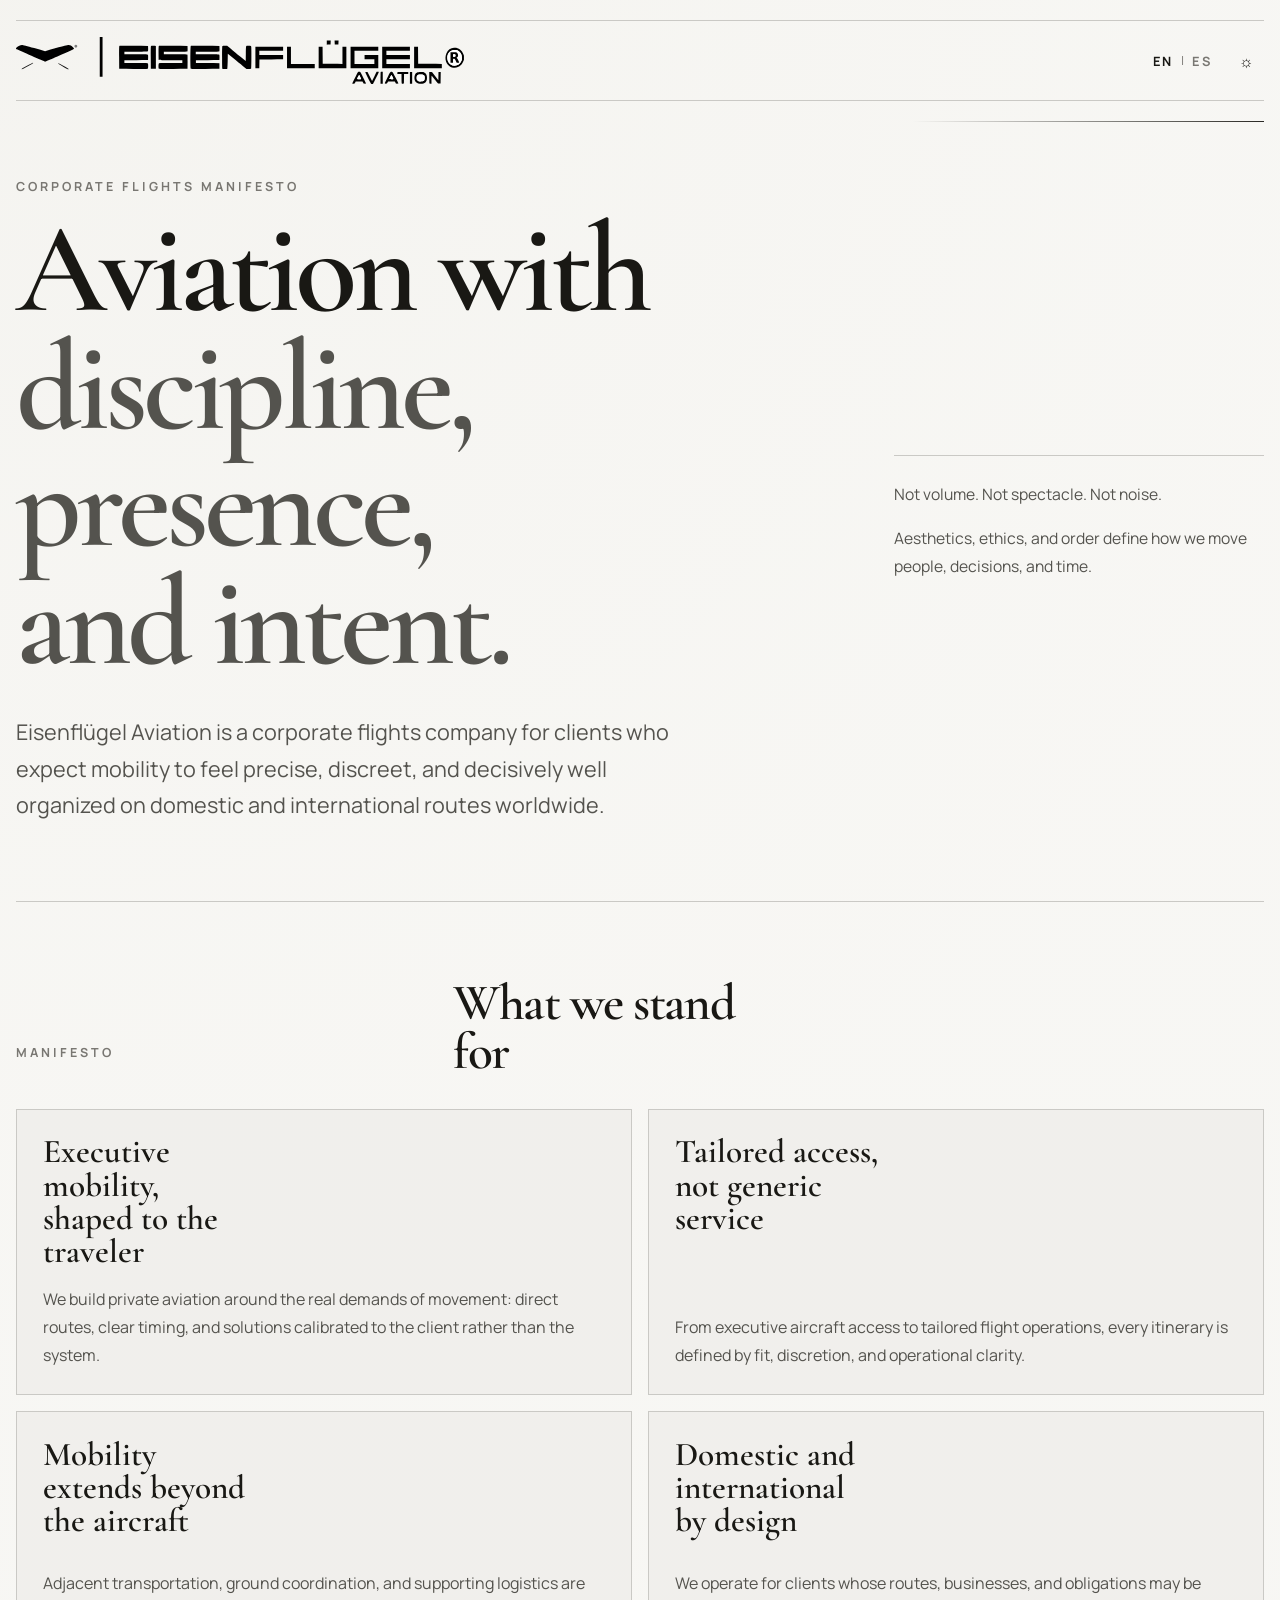
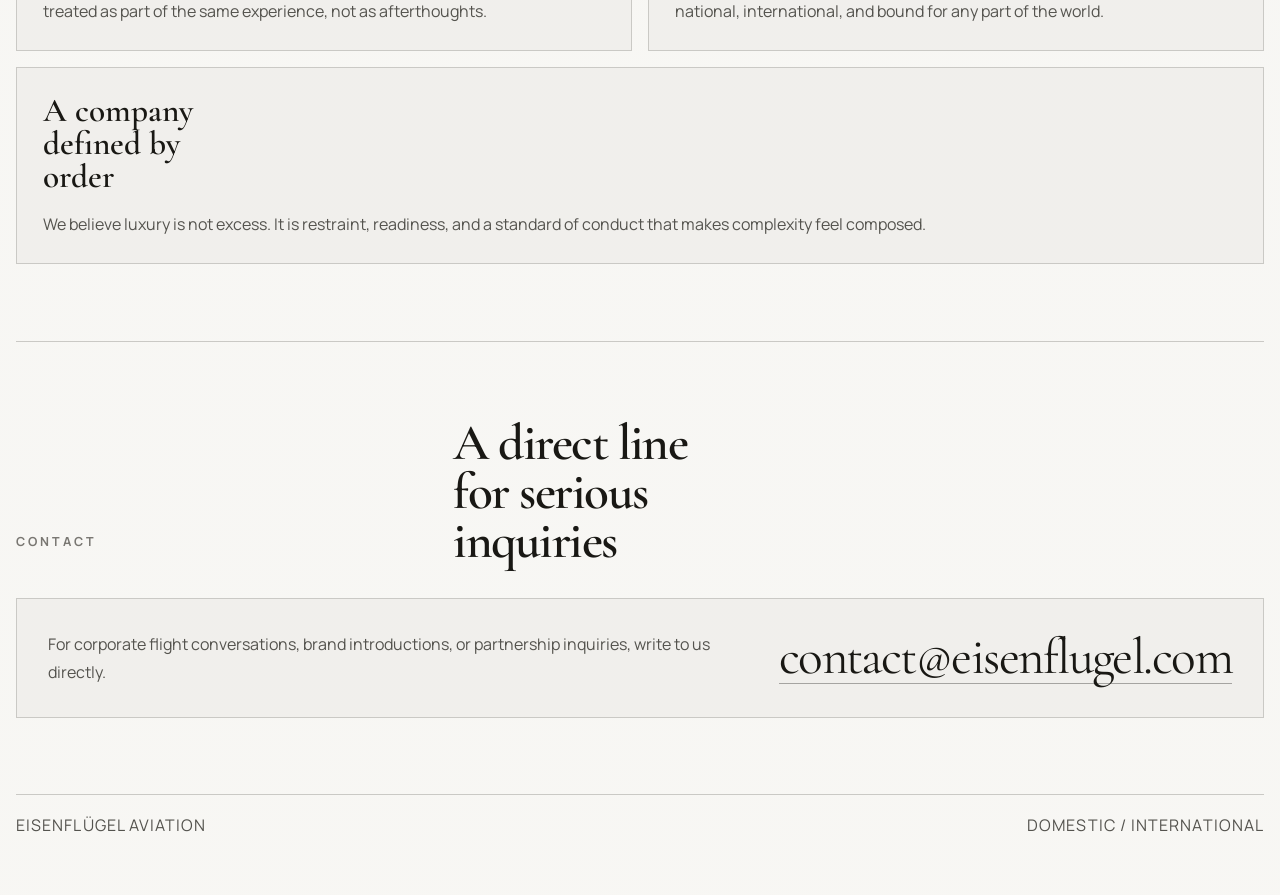
==== commit 10c8875d: "Update contact email" ====
--- a/index.html
+++ b/index.html
@@ -133,7 +133,7 @@
               For corporate flight conversations, brand introductions, or partnership inquiries, write to us
               directly.
             </p>
-            <a class="contact-link" href="mailto:hi@eisenflugel.com">hi@eisenflugel.com</a>
+            <a class="contact-link" href="mailto:contact@eisenflugel.com">contact@eisenflugel.com</a>
           </div>
         </section>
       </main>
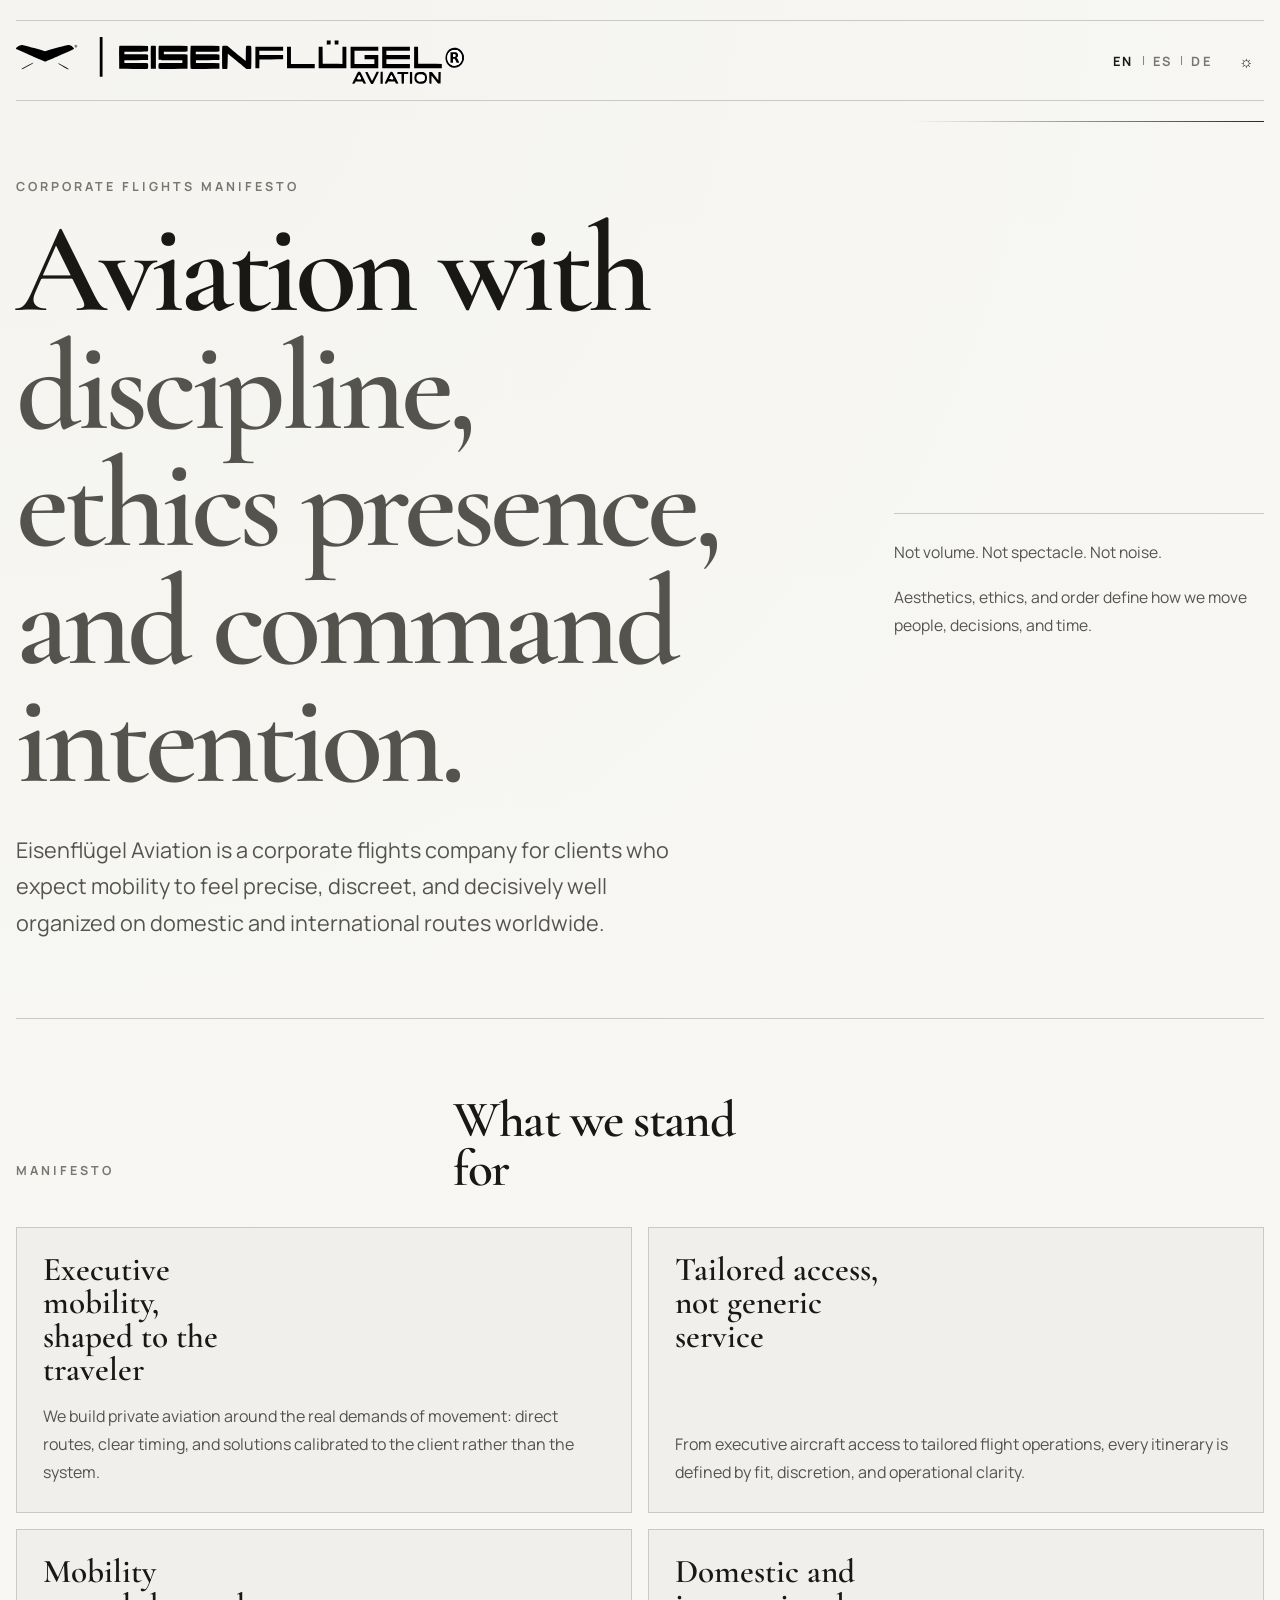
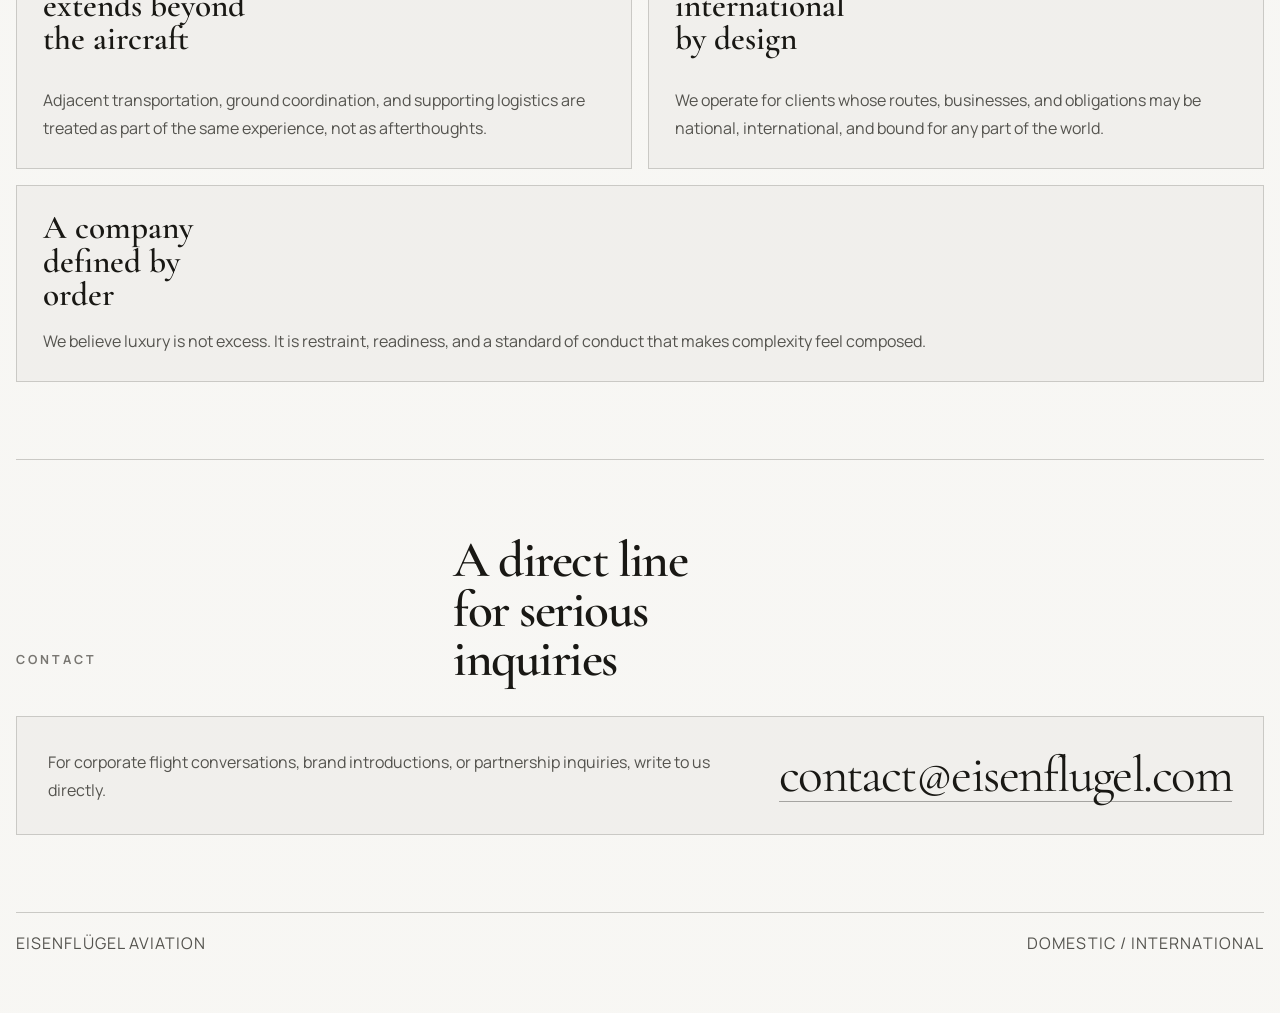
==== commit be41fe45: "Add Deutsch translation" ====
--- a/index.html
+++ b/index.html
@@ -34,6 +34,8 @@
             <a class="locale-link is-current" href="./" lang="en" aria-current="page">EN</a>
             <span class="locale-separator" aria-hidden="true">|</span>
             <a class="locale-link" href="es/" lang="es">ES</a>
+            <span class="locale-separator" aria-hidden="true">|</span>
+            <a class="locale-link" href="de/" lang="de">DE</a>
           </nav>
 
           <button
@@ -56,7 +58,7 @@
             <div class="hero-copy">
               <h1>
                 Aviation with
-                <span>discipline, presence, and intent.</span>
+                <span>discipline, ethics presence, and command intention.</span>
               </h1>
               <p class="hero-lede">
                 Eisenflügel Aviation is a corporate flights company for clients who expect mobility to
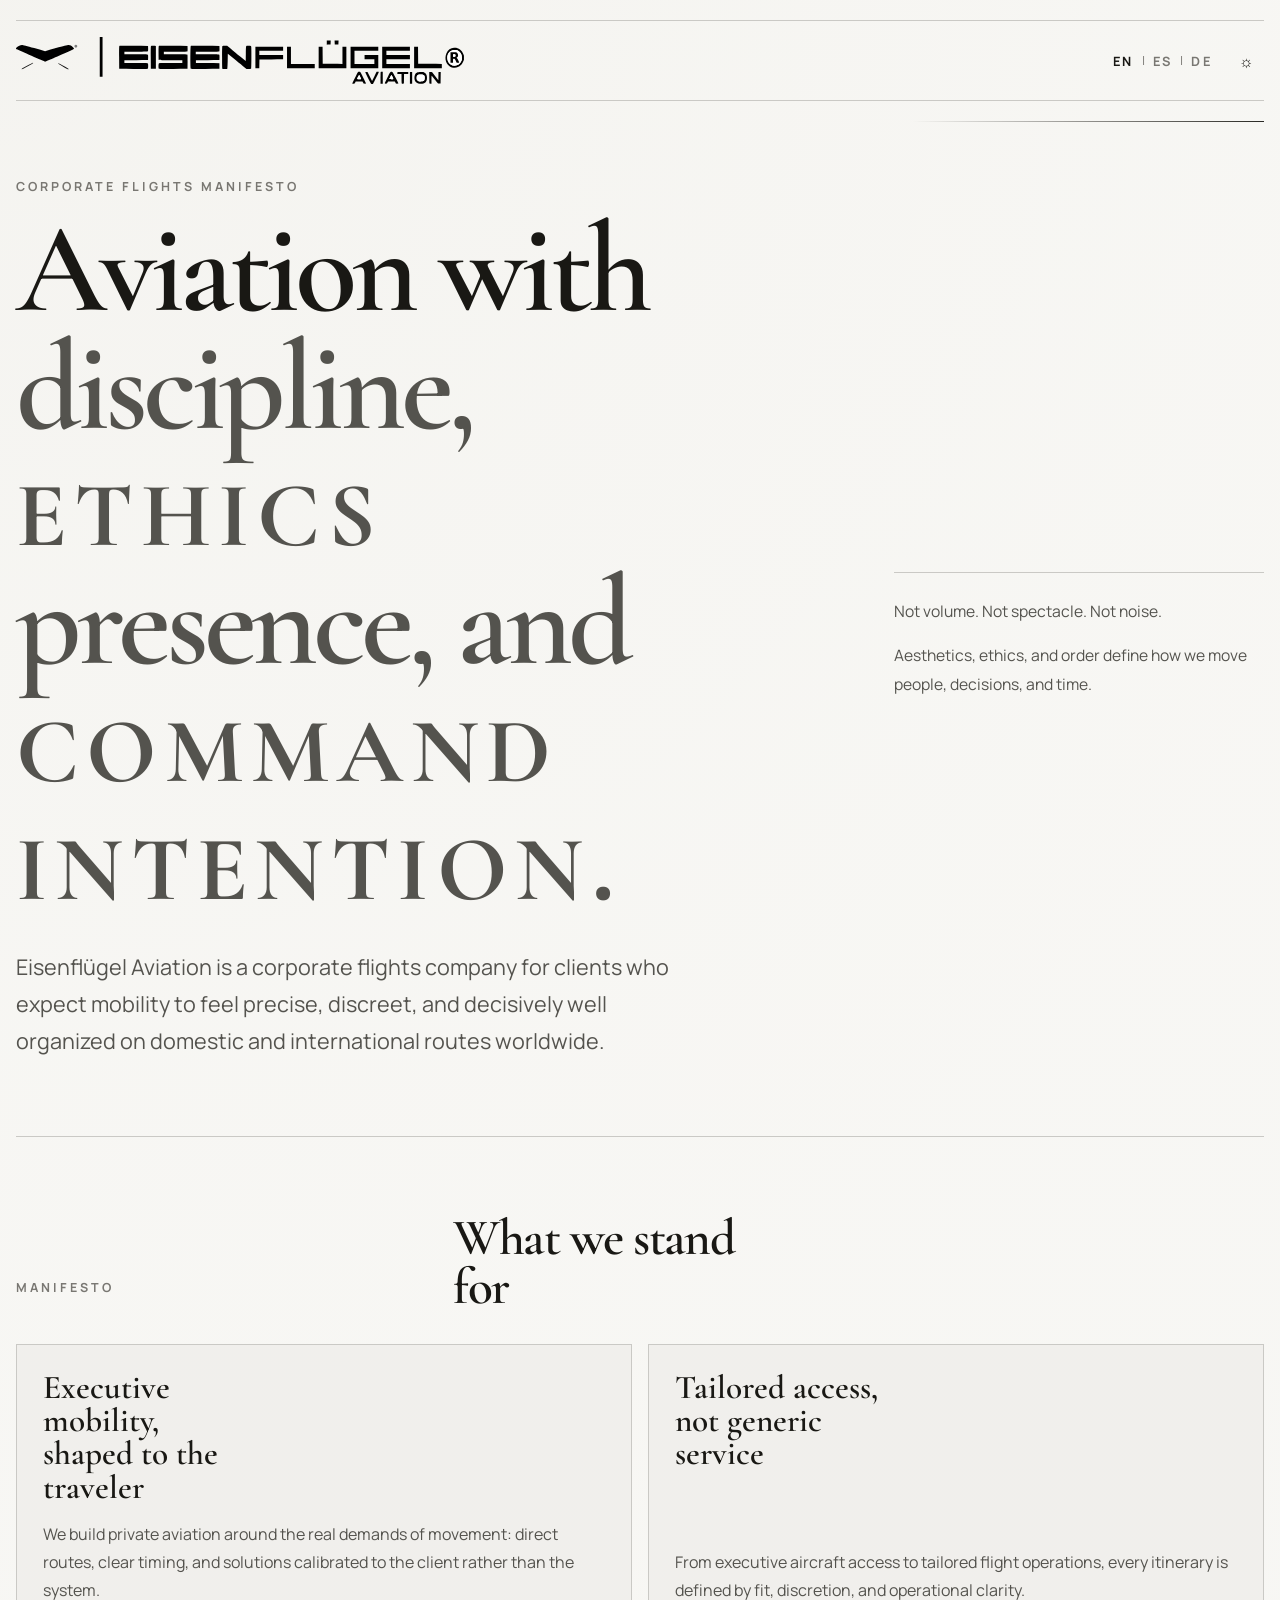
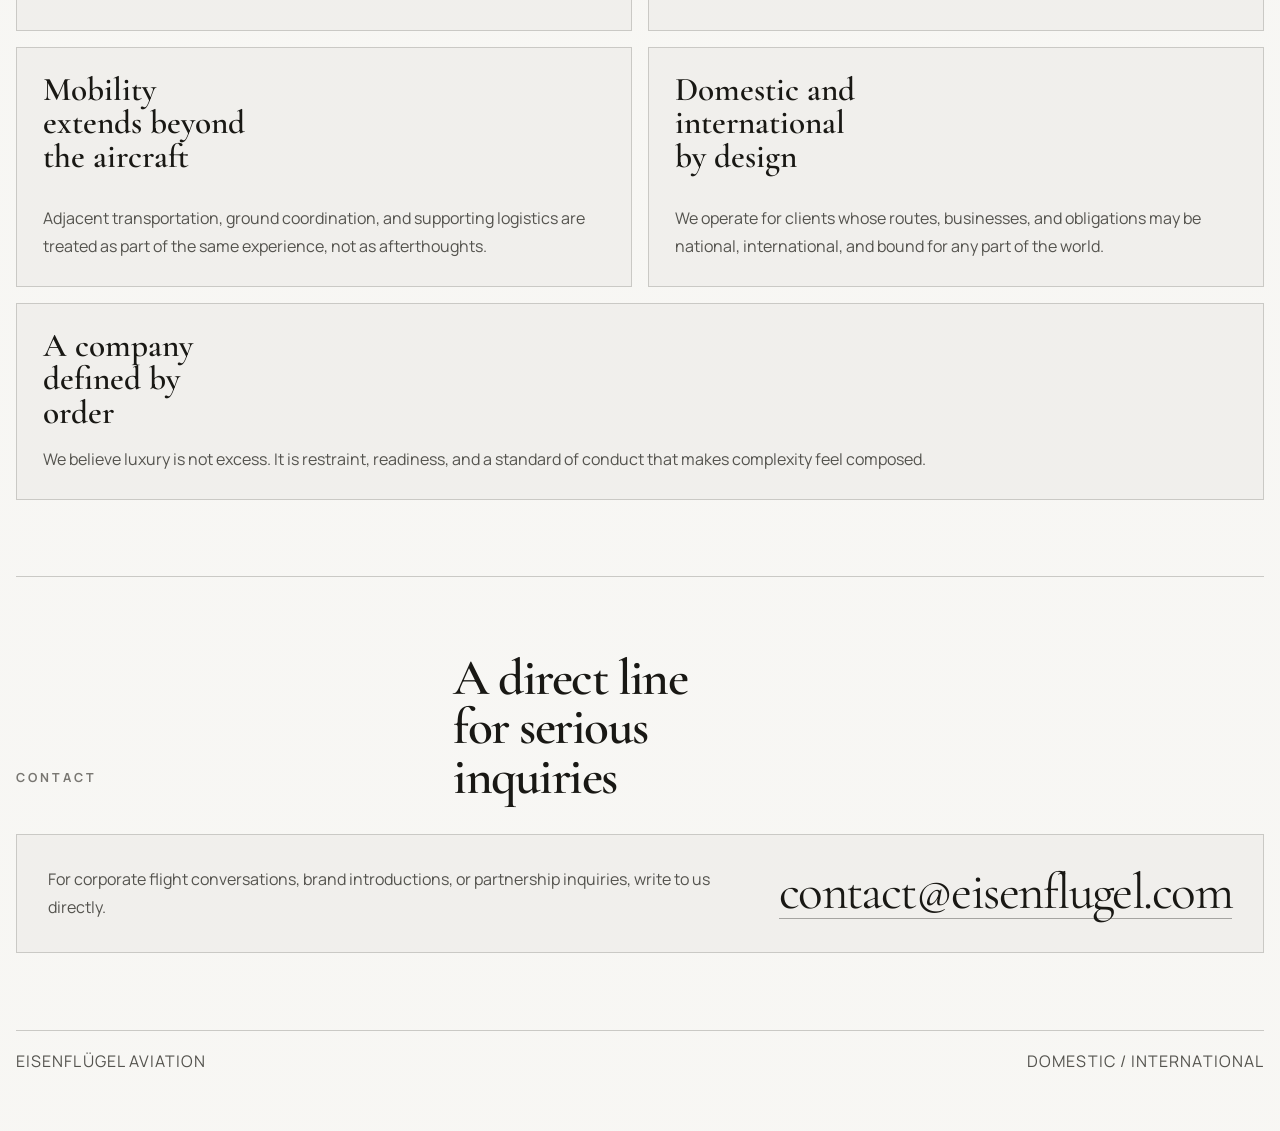
==== commit 6ac2a898: "Adjust hero text with mayus" ====
--- a/index.html
+++ b/index.html
@@ -58,7 +58,10 @@
             <div class="hero-copy">
               <h1>
                 Aviation with
-                <span>discipline, ethics presence, and command intention.</span>
+                <span class="hero-subline">
+                  discipline, <span class="hero-emphasis">ETHICS</span> presence, and
+                  <span class="hero-emphasis">COMMAND INTENTION</span>.
+                </span>
               </h1>
               <p class="hero-lede">
                 Eisenflügel Aviation is a corporate flights company for clients who expect mobility to
--- a/assets/site.css
+++ b/assets/site.css
@@ -279,9 +279,20 @@
   text-wrap: balance;
 }
 
-.hero-copy h1 span {
+.hero-copy h1 > span {
   display: block;
   color: var(--text-muted);
+}
+
+.hero-subline {
+  max-width: 11.5ch;
+}
+
+.hero-emphasis {
+  font-size: 0.72em;
+  font-weight: 700;
+  letter-spacing: 0.08em;
+  text-transform: uppercase;
 }
 
 .hero-lede {
@@ -492,9 +503,15 @@
   }
 
   .hero-copy h1,
+  .hero-subline,
   .section-heading h2,
   .manifesto-item h3 {
     max-width: none;
+  }
+
+  .hero-emphasis {
+    font-size: 0.74em;
+    letter-spacing: 0.06em;
   }
 
   .manifesto-grid {
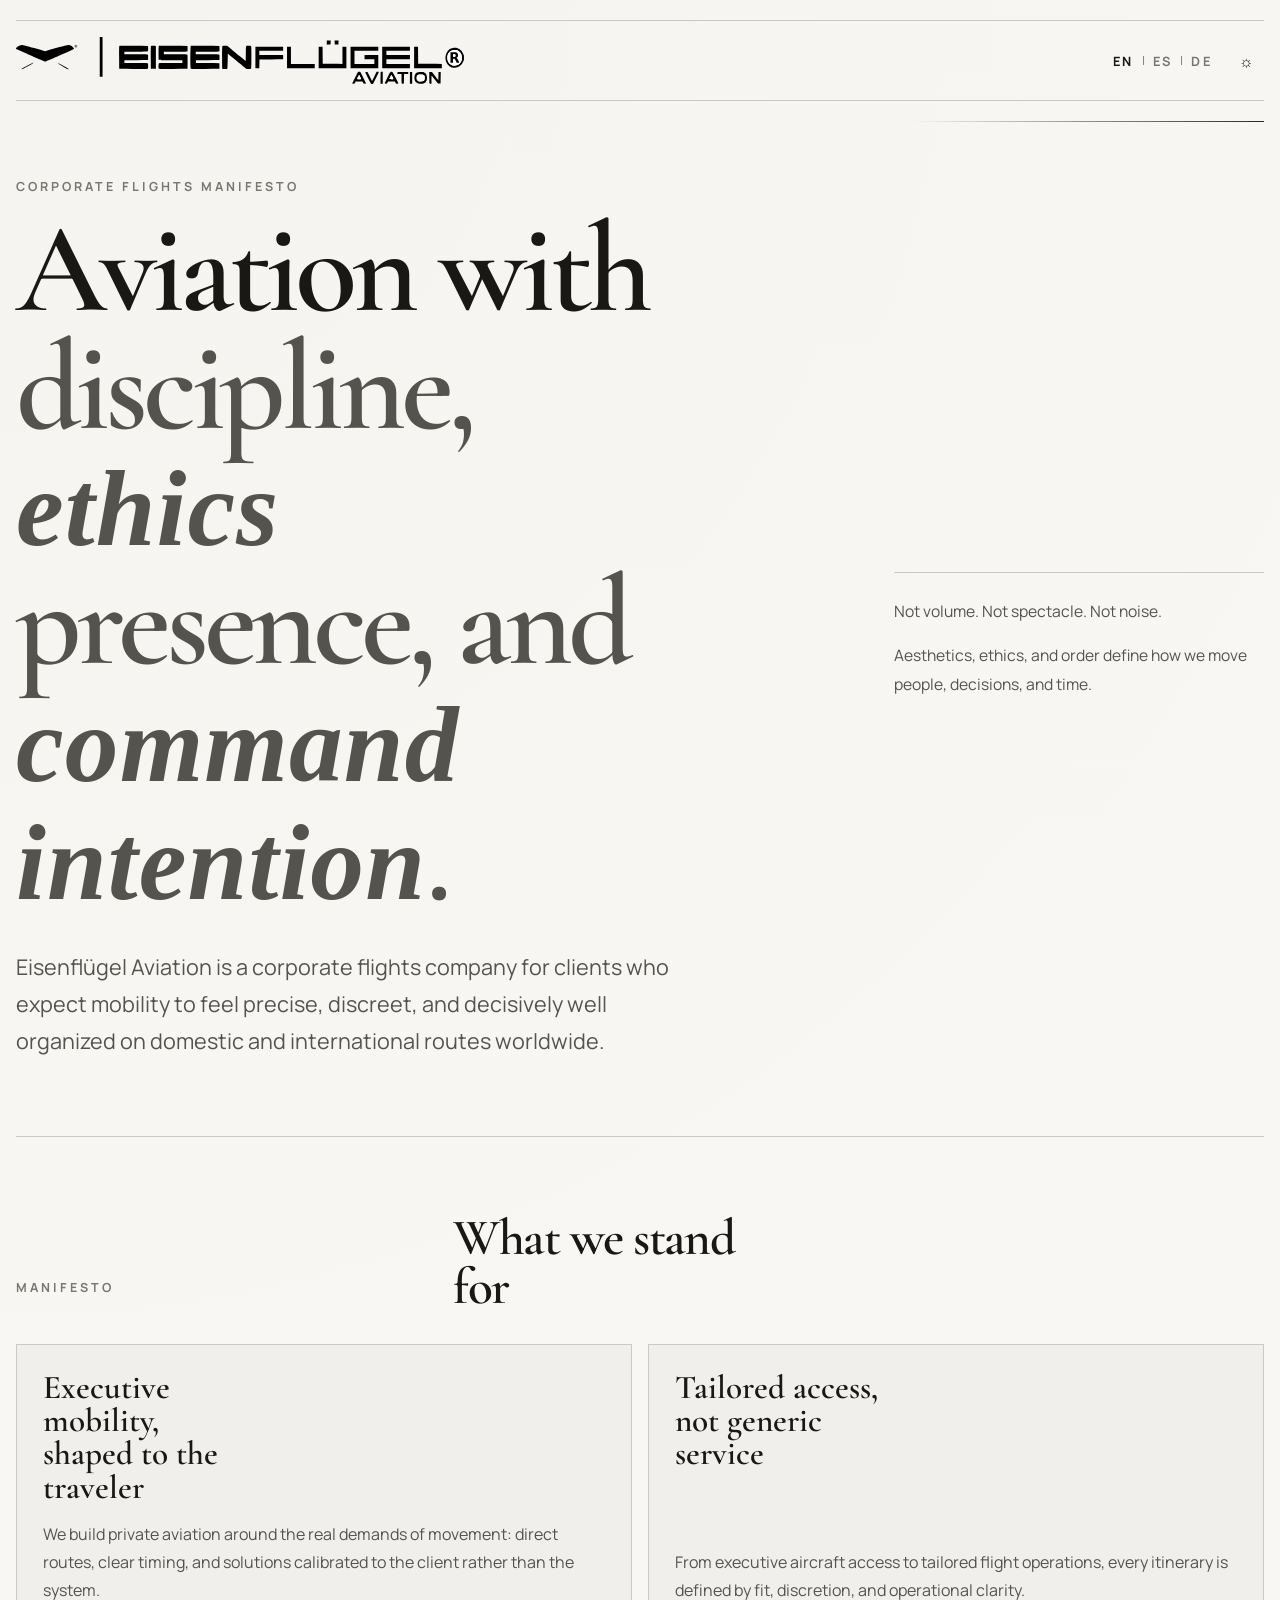
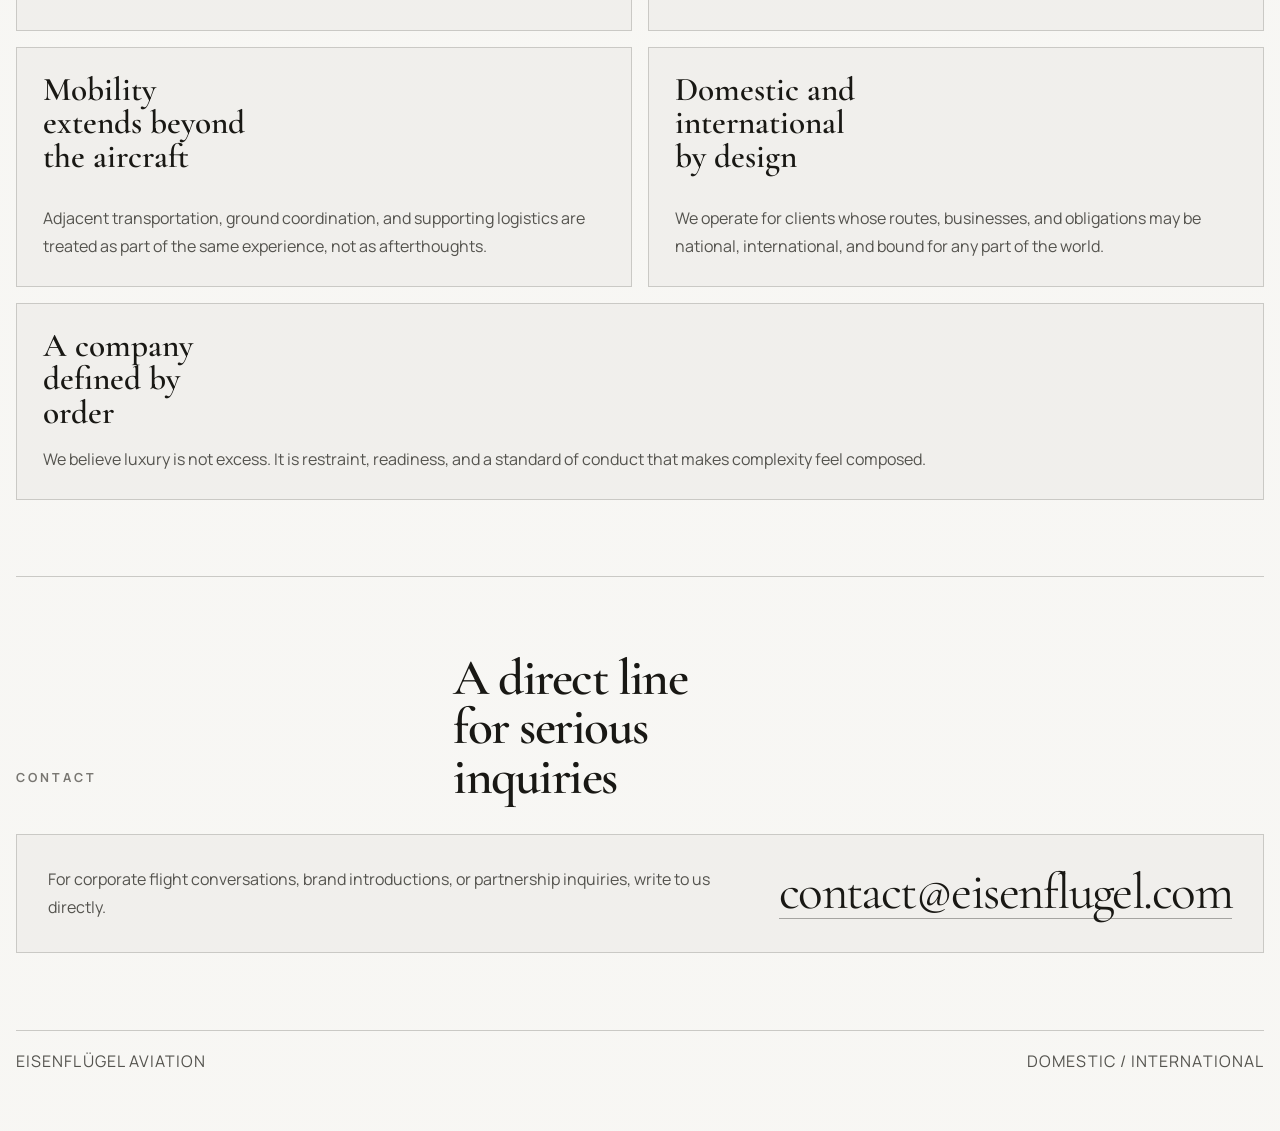
==== commit b4408b75: "Cambiar enfasis en hero a italics + bold" ====
--- a/index.html
+++ b/index.html
@@ -59,8 +59,8 @@
               <h1>
                 Aviation with
                 <span class="hero-subline">
-                  discipline, <span class="hero-emphasis">ETHICS</span> presence, and
-                  <span class="hero-emphasis">COMMAND INTENTION</span>.
+                  discipline, <span class="hero-emphasis">ethics</span> presence, and
+                  <span class="hero-emphasis">command intention</span>.
                 </span>
               </h1>
               <p class="hero-lede">
--- a/assets/site.css
+++ b/assets/site.css
@@ -289,10 +289,10 @@
 }
 
 .hero-emphasis {
-  font-size: 0.72em;
+  font-size: 0.84em;
   font-weight: 700;
-  letter-spacing: 0.08em;
-  text-transform: uppercase;
+  font-style: italic;
+  letter-spacing: 0.01em;
 }
 
 .hero-lede {
@@ -510,8 +510,7 @@
   }
 
   .hero-emphasis {
-    font-size: 0.74em;
-    letter-spacing: 0.06em;
+    font-size: 0.86em;
   }
 
   .manifesto-grid {
